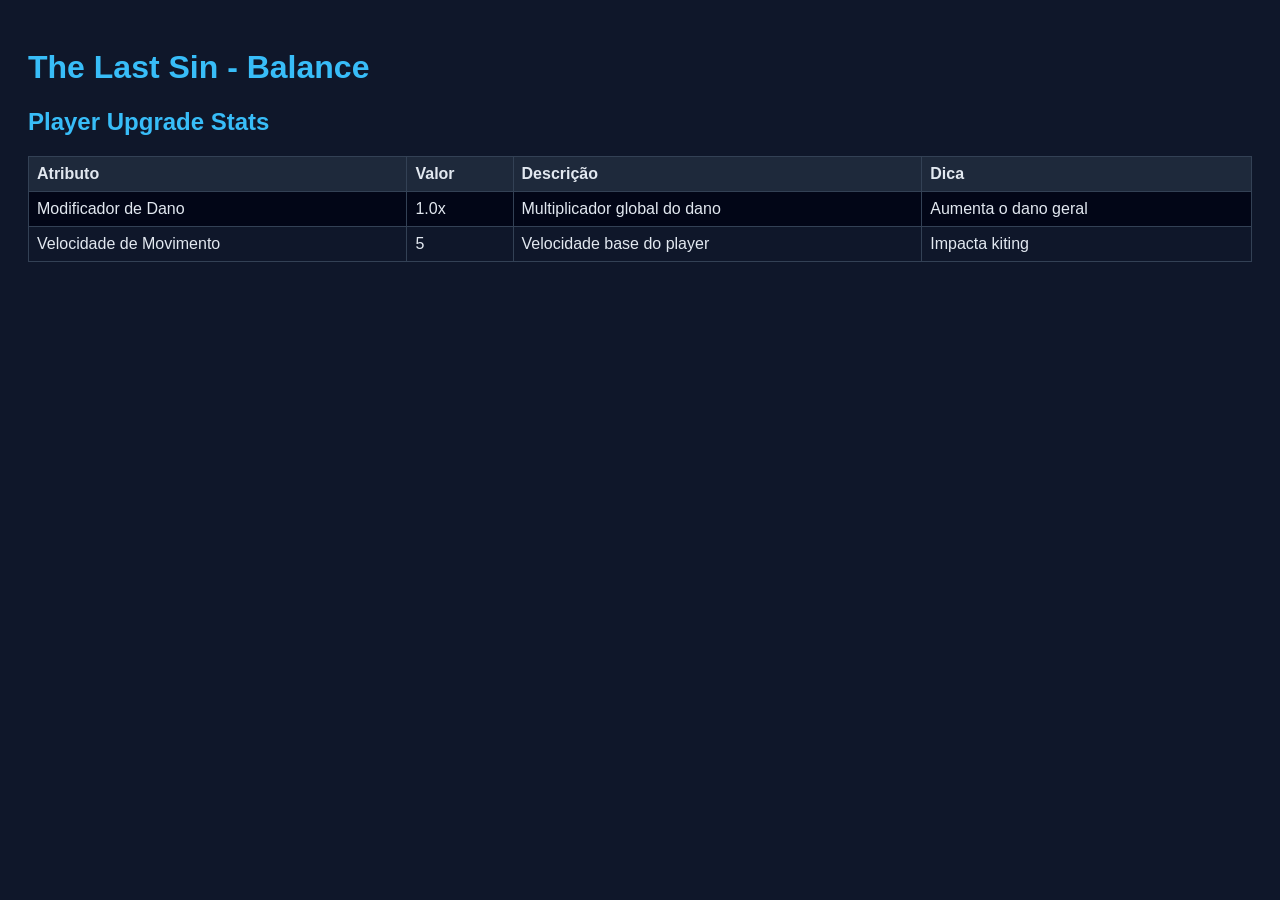
==== index.html @ d713bbb8 "Create index.html" ====
<!DOCTYPE html>
<html lang="pt-BR">
<head>
<meta charset="UTF-8">
<title>The Last Sin - Balance</title>

<style>
body {
    font-family: Arial;
    background: #0f172a;
    color: #e2e8f0;
    padding: 20px;
}

h1, h2 {
    color: #38bdf8;
}

table {
    width: 100%;
    border-collapse: collapse;
    margin-bottom: 30px;
}

th, td {
    border: 1px solid #334155;
    padding: 8px;
    text-align: left;
}

th {
    background: #1e293b;
}

tr:nth-child(even) {
    background: #020617;
}
</style>
</head>

<body>

<h1>The Last Sin - Balance</h1>

<h2>Player Upgrade Stats</h2>
<table>
<tr>
<th>Atributo</th>
<th>Valor</th>
<th>Descrição</th>
<th>Dica</th>
</tr>

<tr>
<td>Modificador de Dano</td>
<td>1.0x</td>
<td>Multiplicador global do dano</td>
<td>Aumenta o dano geral</td>
</tr>

<tr>
<td>Velocidade de Movimento</td>
<td>5</td>
<td>Velocidade base do player</td>
<td>Impacta kiting</td>
</tr>

</table>

</body>
</html>
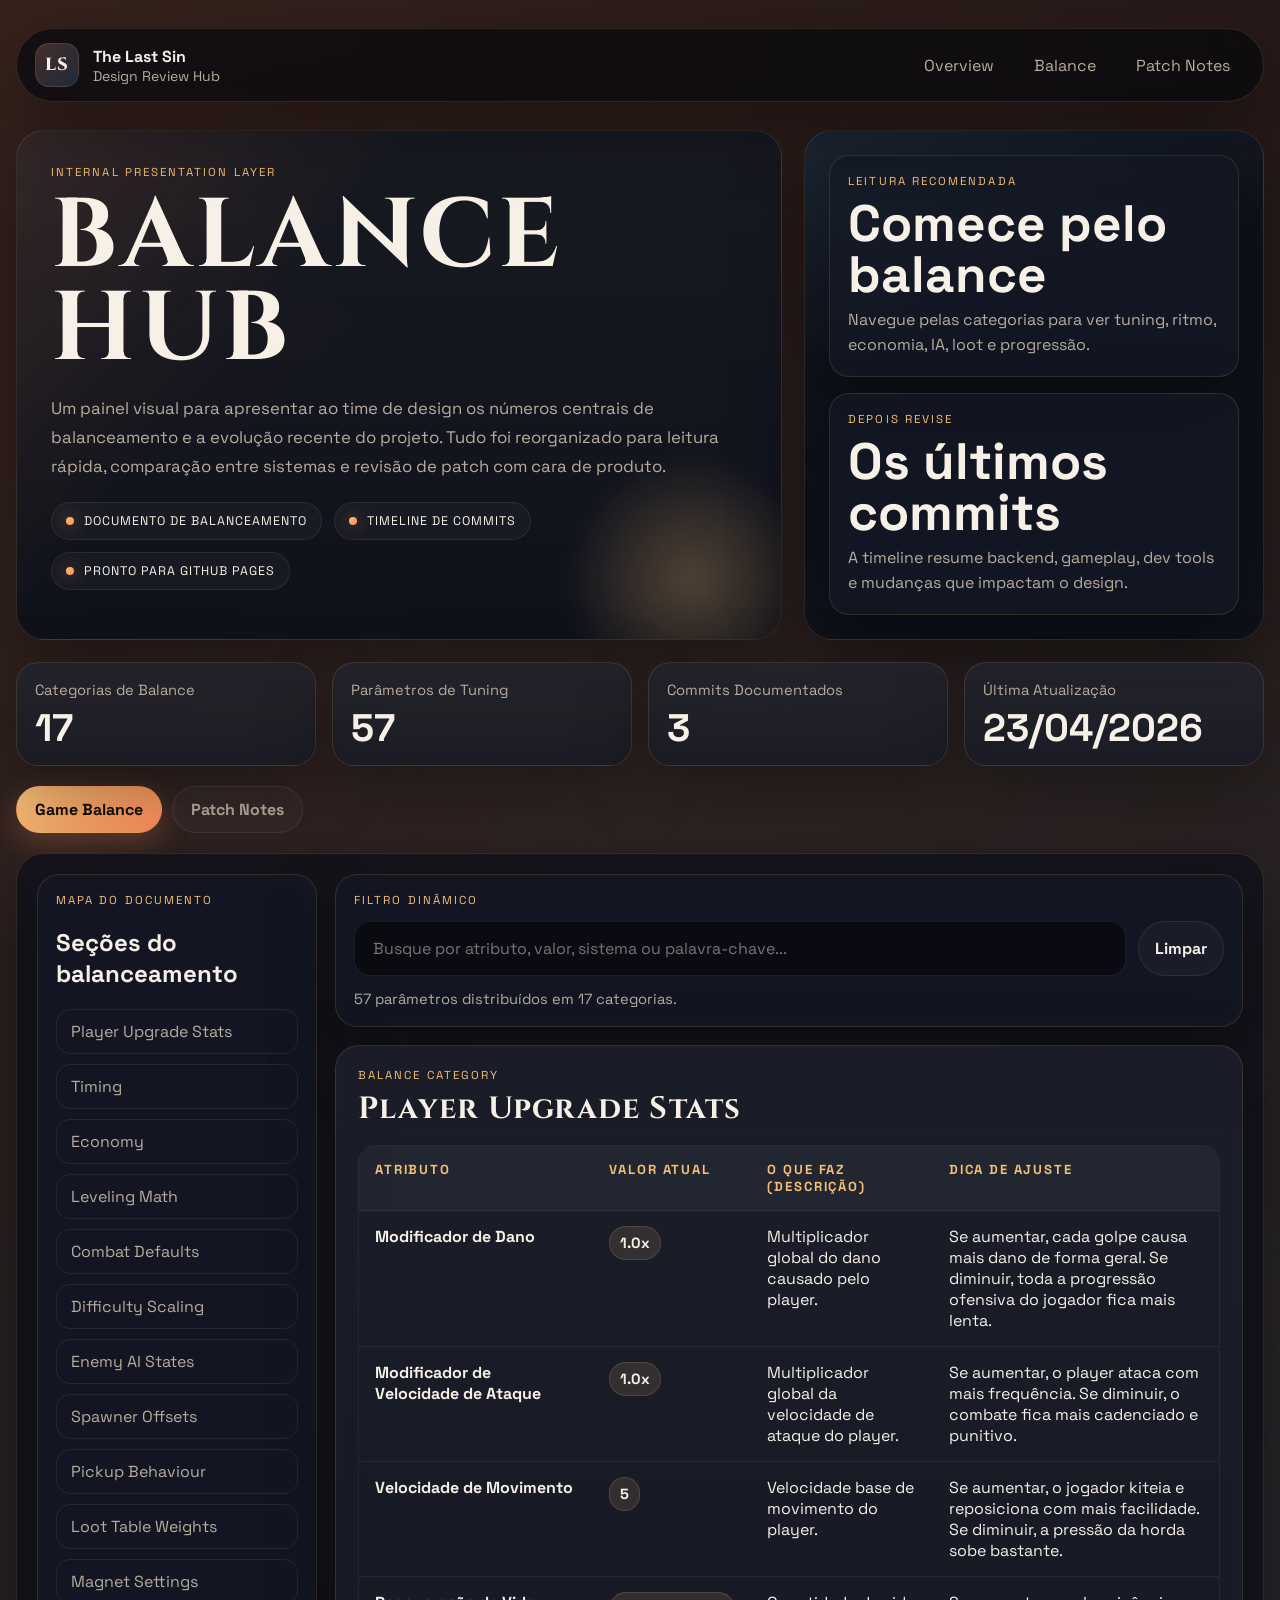
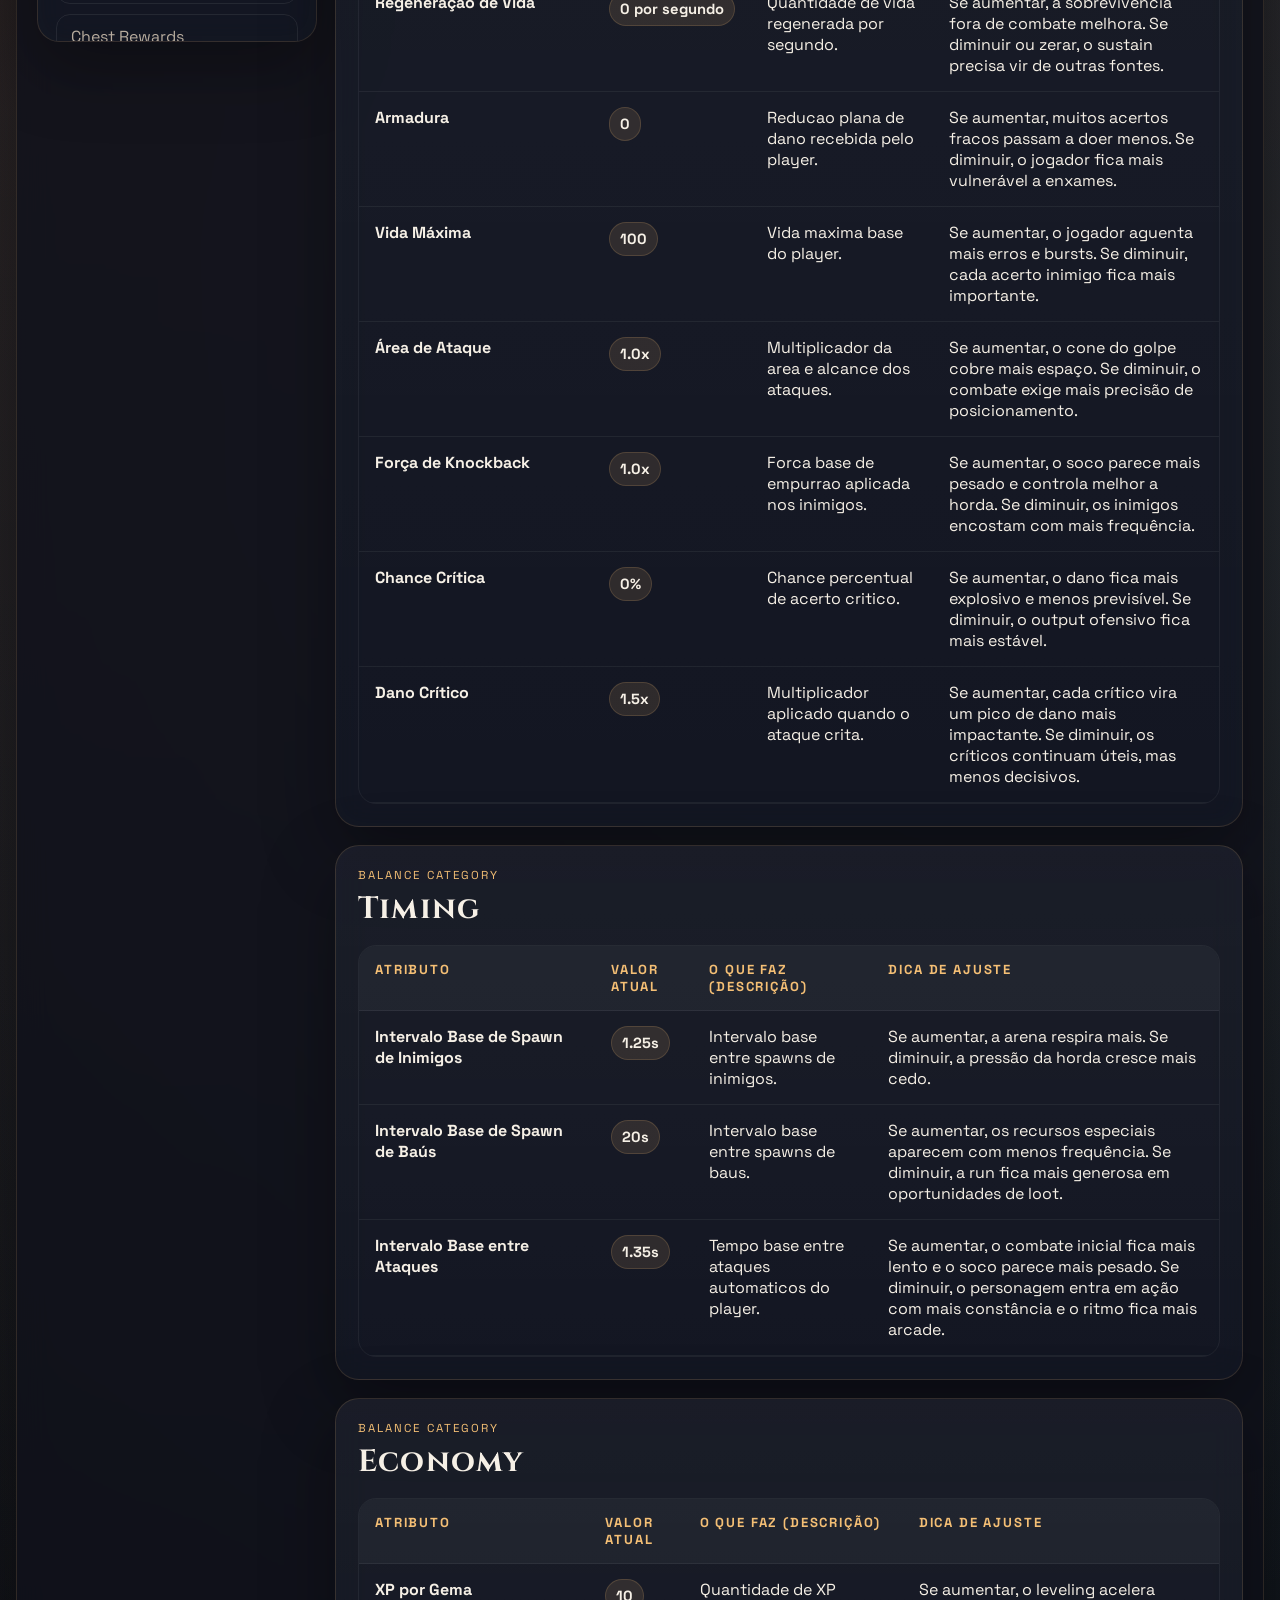
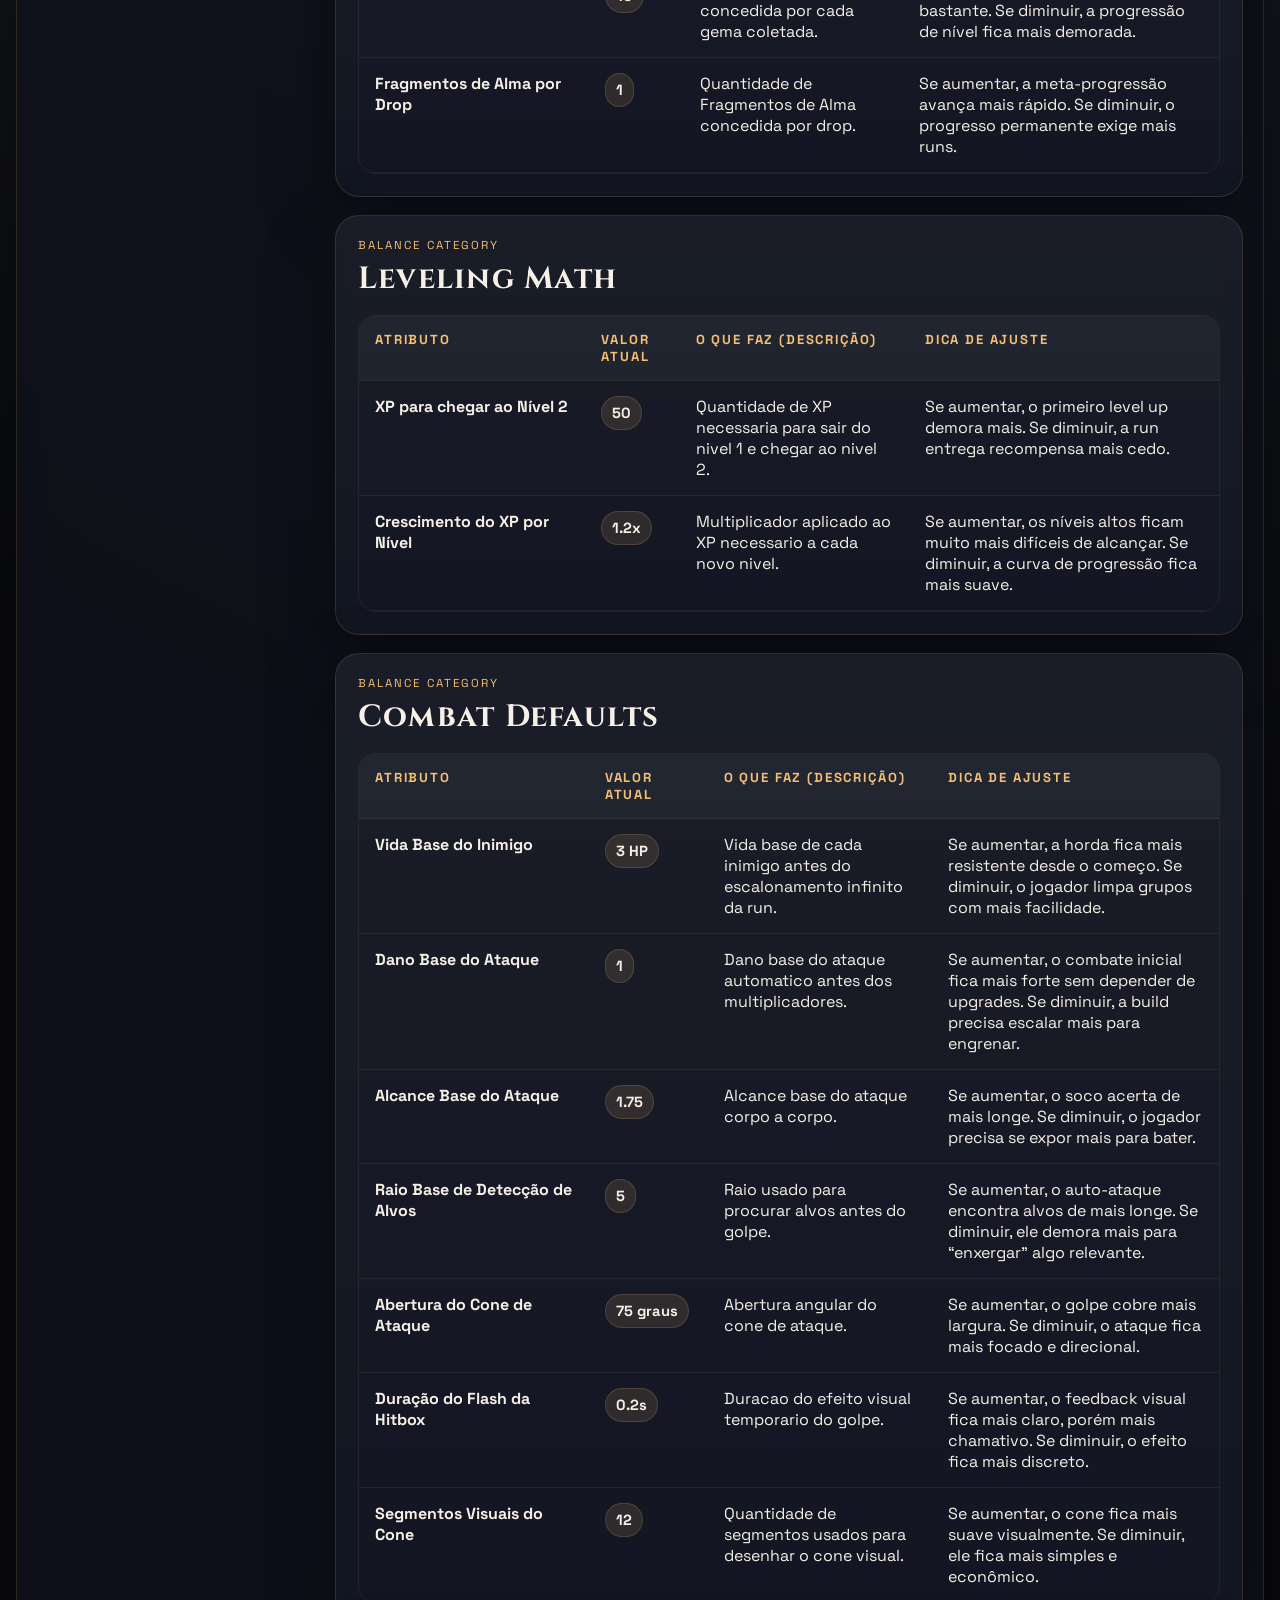
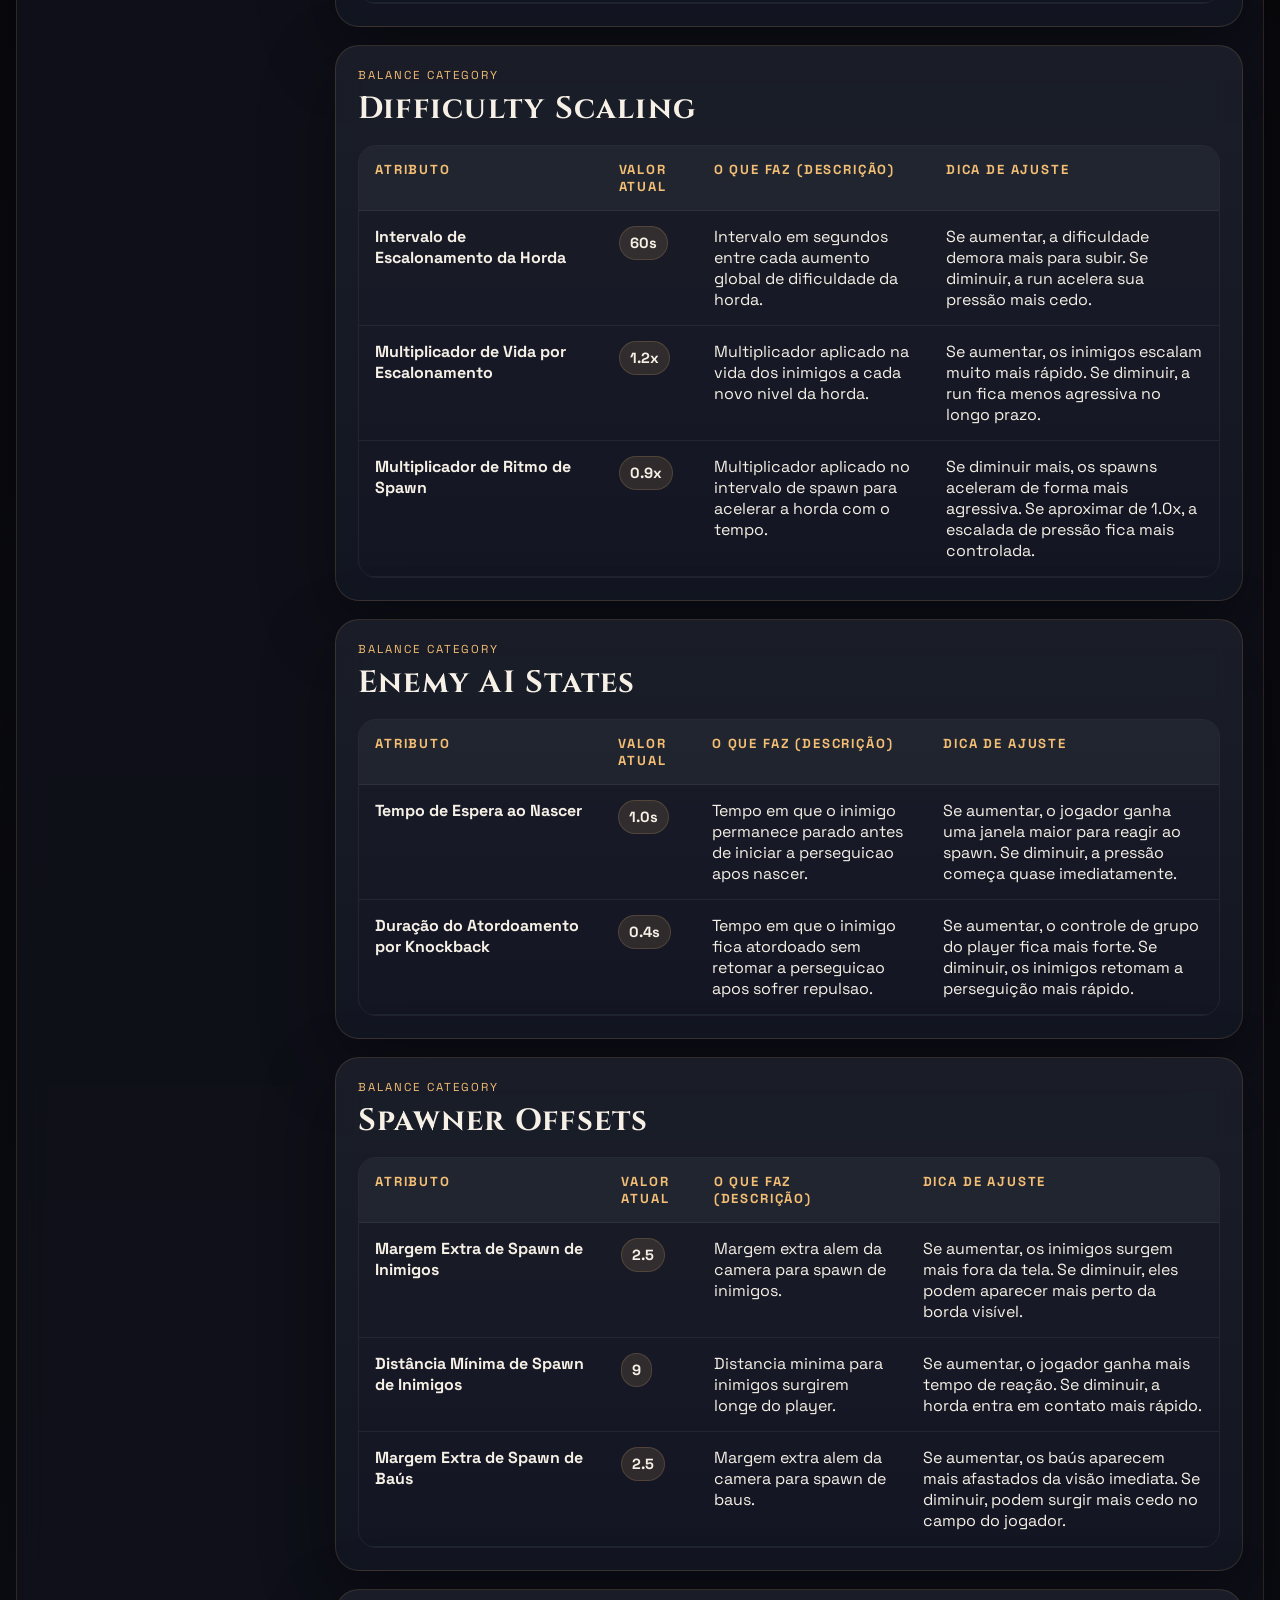
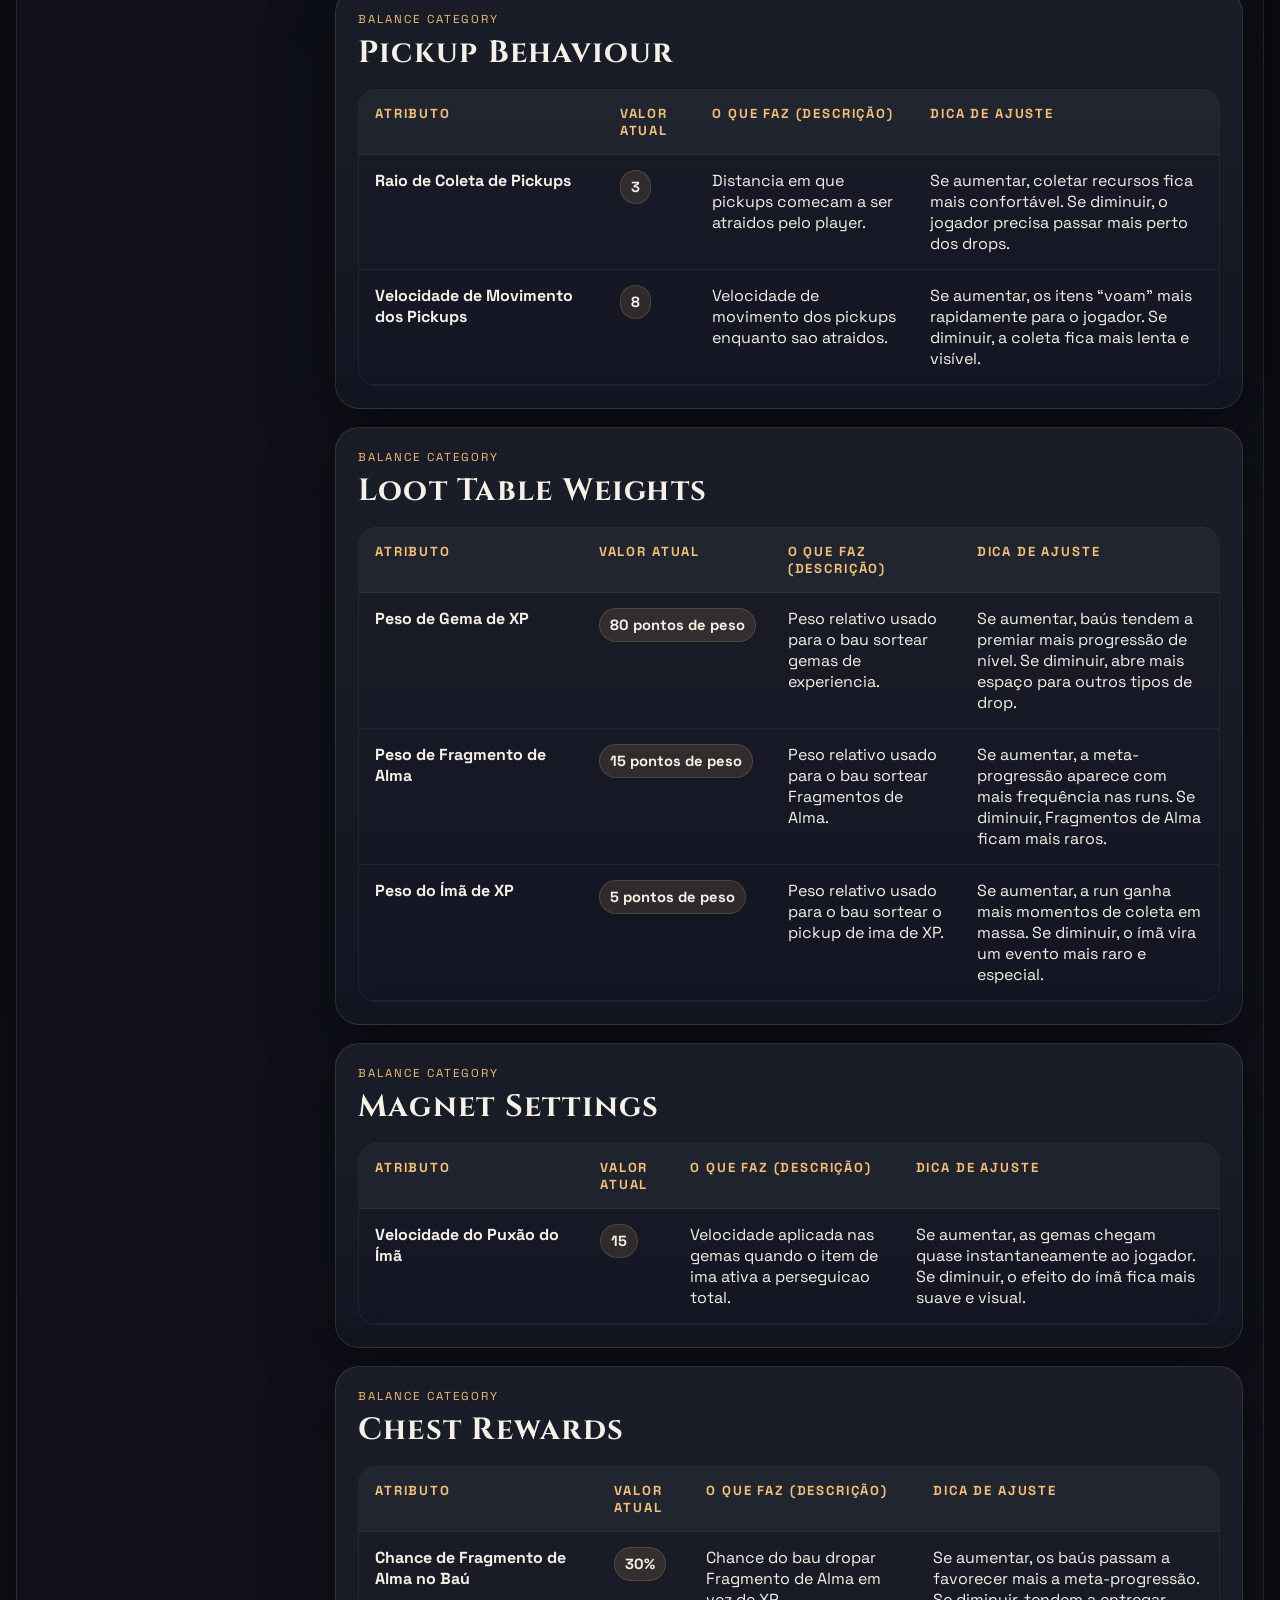
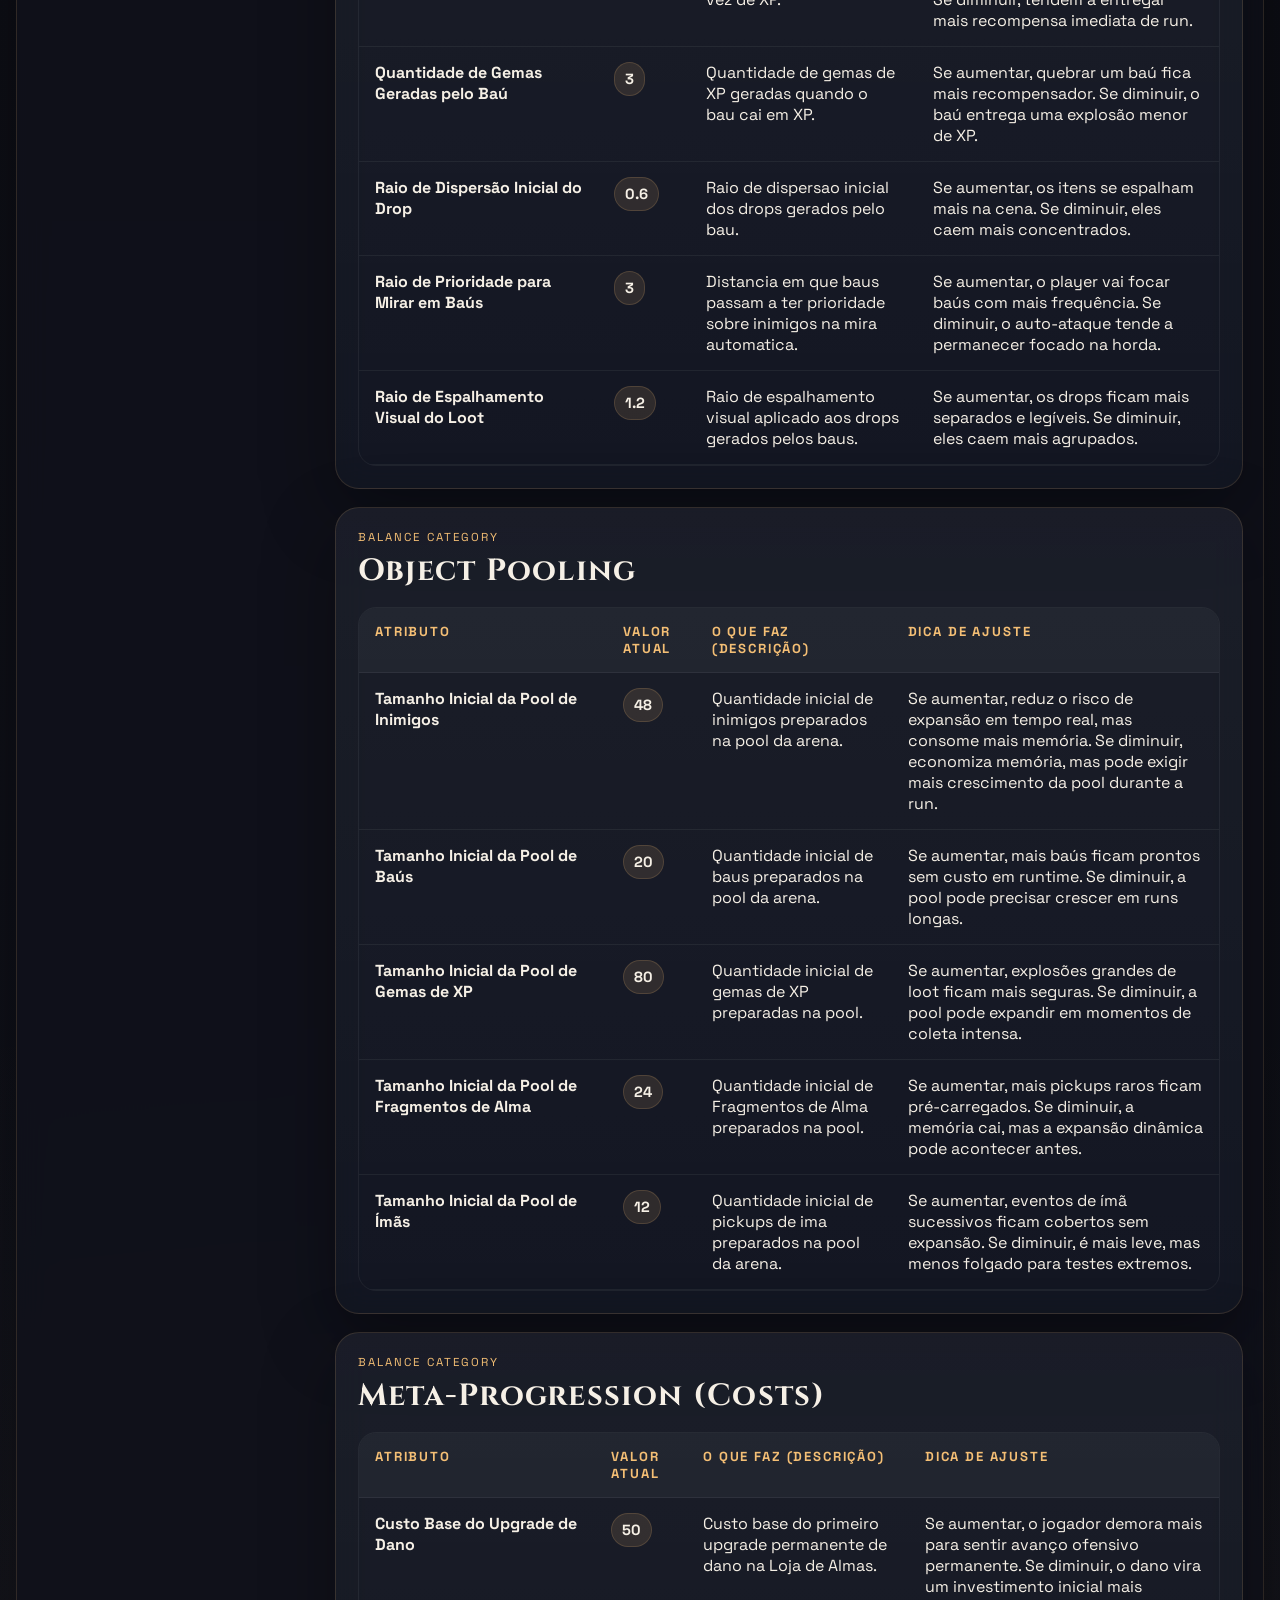
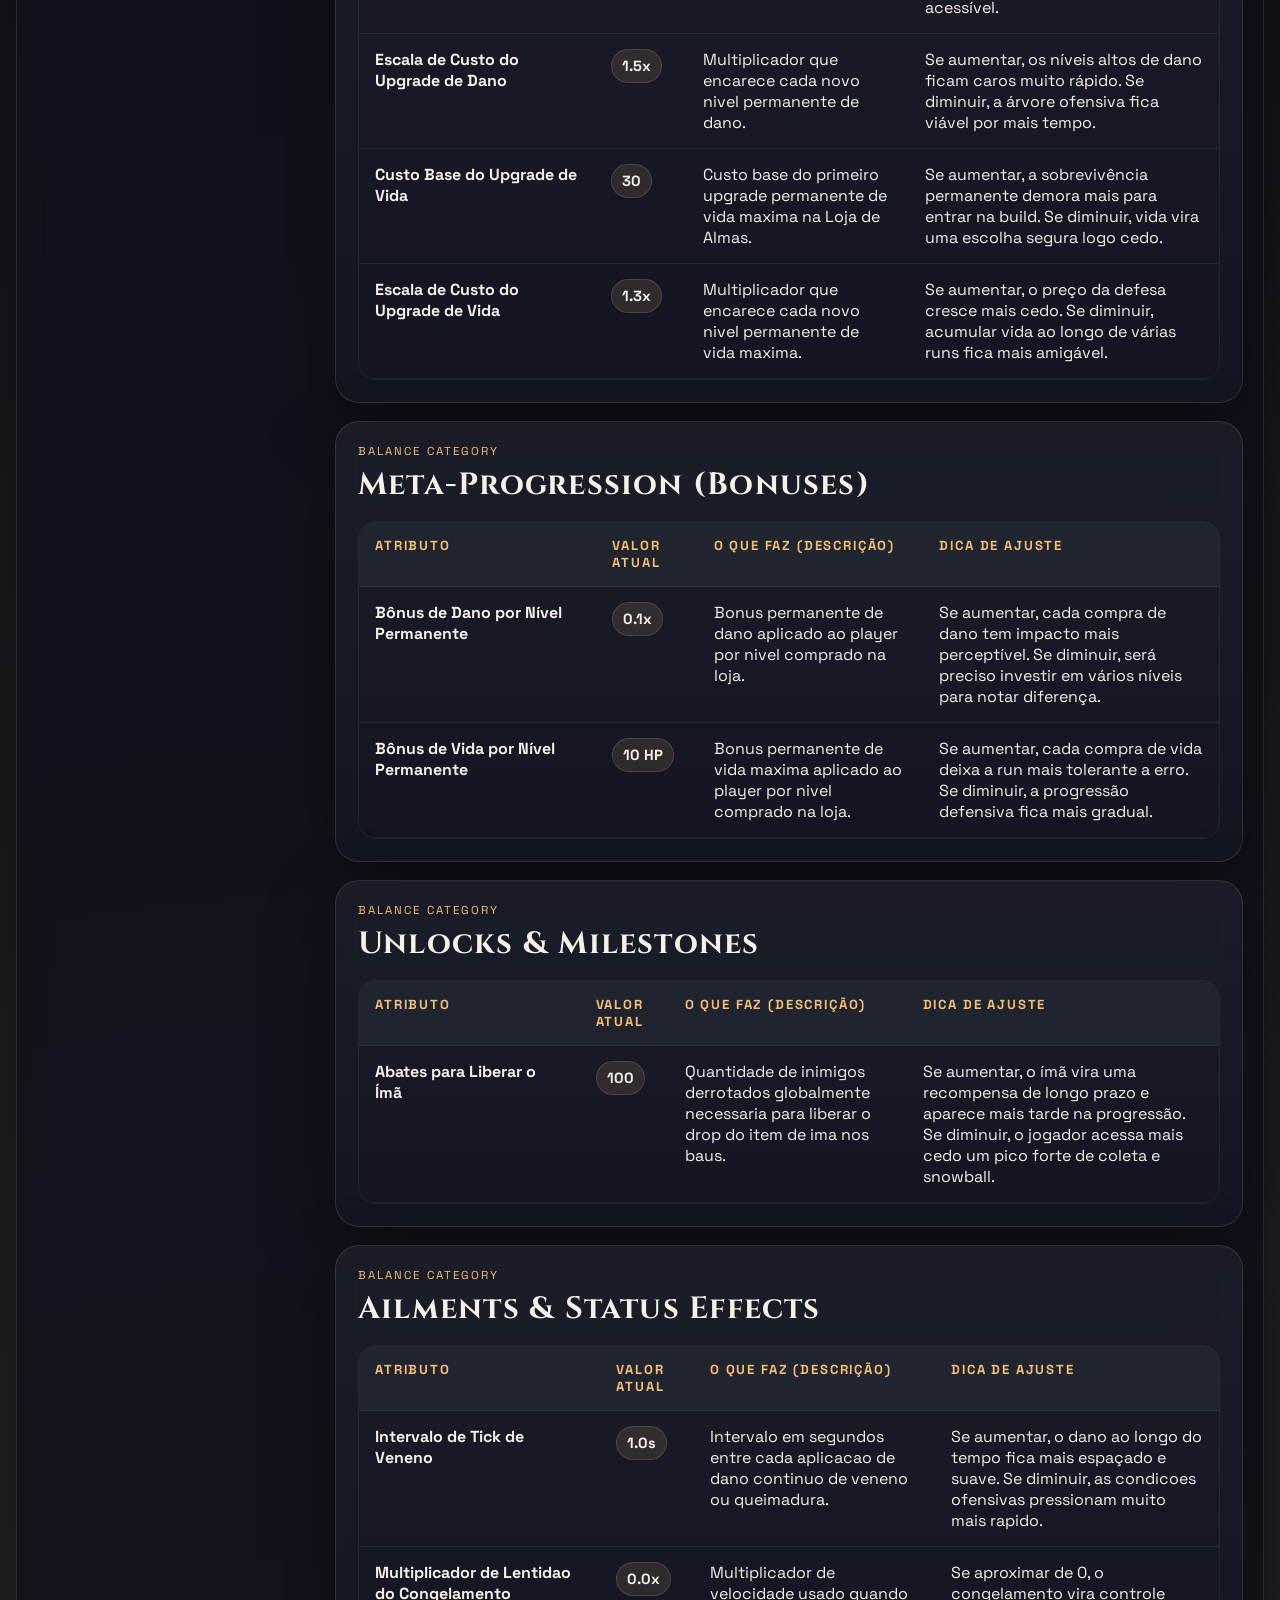
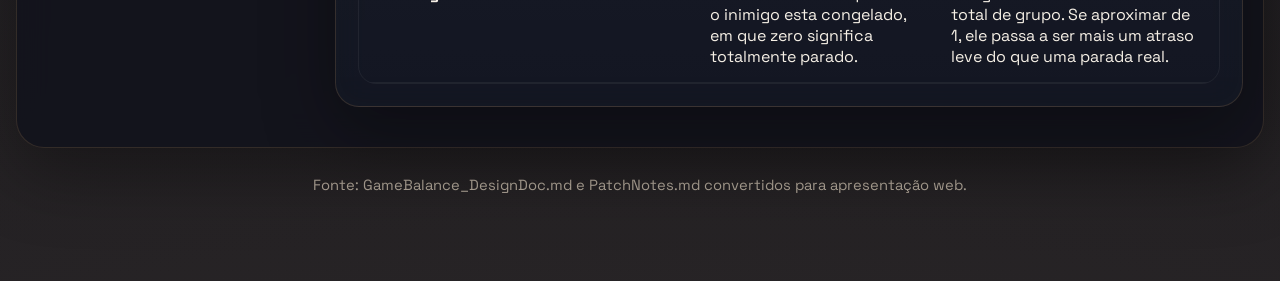
==== commit 89fad68c: "update index.html" ====
--- a/index.html
+++ b/index.html
@@ -1,71 +1,140 @@
 <!DOCTYPE html>
 <html lang="pt-BR">
 <head>
-<meta charset="UTF-8">
-<title>The Last Sin - Balance</title>
+  <meta charset="UTF-8">
+  <meta name="viewport" content="width=device-width, initial-scale=1.0">
+  <title>The Last Sin | Balance Hub</title>
+  <meta
+    name="description"
+    content="Painel web de Game Balance e Patch Notes de The Last Sin para apresentação da equipe de design."
+  >
+  <link rel="preconnect" href="https://fonts.googleapis.com">
+  <link rel="preconnect" href="https://fonts.gstatic.com" crossorigin>
+  <link
+    href="https://fonts.googleapis.com/css2?family=Cinzel:wght@500;600;700;800&family=Space+Grotesk:wght@400;500;700&display=swap"
+    rel="stylesheet"
+  >
+  <link rel="stylesheet" href="./styles.css">
+</head>
+<body>
+  <div class="shell">
+    <header class="topbar">
+      <div class="brand">
+        <div class="brand-mark">LS</div>
+        <div class="brand-copy">
+          <strong>The Last Sin</strong>
+          <span>Design Review Hub</span>
+        </div>
+      </div>
+      <div class="topbar-actions">
+        <a class="nav-link" href="#overview">Overview</a>
+        <a class="nav-link" href="#balance-view">Balance</a>
+        <a class="nav-link" href="#patches-view">Patch Notes</a>
+      </div>
+    </header>
 
-<style>
-body {
-    font-family: Arial;
-    background: #0f172a;
-    color: #e2e8f0;
-    padding: 20px;
-}
+    <main>
+      <section class="hero" id="overview">
+        <article class="hero-panel">
+          <div class="eyebrow">Internal Presentation Layer</div>
+          <h1 class="hero-title">Balance Hub</h1>
+          <p class="hero-copy">
+            Um painel visual para apresentar ao time de design os números centrais de balanceamento
+            e a evolução recente do projeto. Tudo foi reorganizado para leitura rápida, comparação
+            entre sistemas e revisão de patch com cara de produto.
+          </p>
+          <div class="hero-meta">
+            <span class="section-chip">Documento de Balanceamento</span>
+            <span class="section-chip">Timeline de Commits</span>
+            <span class="section-chip">Pronto para GitHub Pages</span>
+          </div>
+        </article>
 
-h1, h2 {
-    color: #38bdf8;
-}
+        <aside class="hero-side">
+          <article class="summary-card">
+            <div class="panel-label">Leitura Recomendada</div>
+            <strong>Comece pelo balance</strong>
+            <p>
+              Navegue pelas categorias para ver tuning, ritmo, economia, IA, loot e progressão.
+            </p>
+          </article>
+          <article class="summary-card">
+            <div class="panel-label">Depois revise</div>
+            <strong>Os últimos commits</strong>
+            <p>
+              A timeline resume backend, gameplay, dev tools e mudanças que impactam o design.
+            </p>
+          </article>
+        </aside>
+      </section>
 
-table {
-    width: 100%;
-    border-collapse: collapse;
-    margin-bottom: 30px;
-}
+      <section class="stats-grid" id="stats-grid"></section>
 
-th, td {
-    border: 1px solid #334155;
-    padding: 8px;
-    text-align: left;
-}
+      <section class="tabs" aria-label="Alternar visualizações">
+        <button class="tab-btn active" type="button" data-view-target="balance-view">Game Balance</button>
+        <button class="tab-btn" type="button" data-view-target="patches-view">Patch Notes</button>
+      </section>
 
-th {
-    background: #1e293b;
-}
+      <section class="tab-shell">
+        <div class="view active" id="balance-view">
+          <div class="control-grid">
+            <aside class="toc-panel">
+              <div class="panel-label">Mapa do Documento</div>
+              <h2>Seções do balanceamento</h2>
+              <div class="toc-list" id="toc-list"></div>
+            </aside>
 
-tr:nth-child(even) {
-    background: #020617;
-}
-</style>
-</head>
+            <div>
+              <div class="search-panel">
+                <div class="panel-label">Filtro Dinâmico</div>
+                <div class="search-fields">
+                  <input
+                    class="search-input"
+                    id="search-input"
+                    type="search"
+                    placeholder="Busque por atributo, valor, sistema ou palavra-chave..."
+                  >
+                  <button class="ghost-btn" type="button" id="clear-search">Limpar</button>
+                </div>
+                <div class="match-copy" id="match-copy"></div>
+              </div>
 
-<body>
+              <div class="tables" id="balance-sections"></div>
+              <div class="empty-state" id="balance-empty" hidden>
+                Nenhuma linha corresponde ao filtro atual.
+              </div>
+            </div>
+          </div>
+        </div>
 
-<h1>The Last Sin - Balance</h1>
+        <div class="view" id="patches-view">
+          <div class="search-panel">
+            <div class="panel-label">Linha do Tempo</div>
+            <div class="search-fields">
+              <input
+                class="search-input"
+                id="patch-search"
+                type="search"
+                placeholder="Filtre commits por sistema, mecânica, ferramenta ou data..."
+              >
+              <button class="ghost-btn" type="button" id="clear-patch-search">Limpar</button>
+            </div>
+            <div class="match-copy" id="patch-match-copy"></div>
+          </div>
 
-<h2>Player Upgrade Stats</h2>
-<table>
-<tr>
-<th>Atributo</th>
-<th>Valor</th>
-<th>Descrição</th>
-<th>Dica</th>
-</tr>
+          <div class="timeline" id="timeline"></div>
+          <div class="empty-state" id="patch-empty" hidden>
+            Nenhum commit documentado corresponde ao filtro atual.
+          </div>
+        </div>
+      </section>
 
-<tr>
-<td>Modificador de Dano</td>
-<td>1.0x</td>
-<td>Multiplicador global do dano</td>
-<td>Aumenta o dano geral</td>
-</tr>
+      <p class="footer-note">
+        Fonte: <code>GameBalance_DesignDoc.md</code> e <code>PatchNotes.md</code> convertidos para apresentação web.
+      </p>
+    </main>
+  </div>
 
-<tr>
-<td>Velocidade de Movimento</td>
-<td>5</td>
-<td>Velocidade base do player</td>
-<td>Impacta kiting</td>
-</tr>
-
-</table>
-
+  <script src="./app.js"></script>
 </body>
-</html>+</html>
--- a/styles.css
+++ b/styles.css
@@ -0,0 +1,767 @@
+:root {
+  --bg: #09090d;
+  --bg-elevated: rgba(16, 18, 28, 0.82);
+  --bg-soft: rgba(22, 25, 38, 0.72);
+  --panel: rgba(14, 17, 27, 0.9);
+  --line: rgba(244, 191, 117, 0.14);
+  --line-strong: rgba(244, 191, 117, 0.32);
+  --text: #f6f0e6;
+  --muted: #b7ac9e;
+  --accent: #f4bf75;
+  --accent-strong: #ff8f5a;
+  --accent-cool: #87d7ff;
+  --shadow: 0 24px 70px rgba(0, 0, 0, 0.35);
+  --radius-xl: 28px;
+  --radius-lg: 22px;
+  --radius-md: 16px;
+  --max-width: 1320px;
+}
+
+* {
+  box-sizing: border-box;
+}
+
+html {
+  scroll-behavior: smooth;
+}
+
+body {
+  margin: 0;
+  min-height: 100vh;
+  color: var(--text);
+  font-family: "Space Grotesk", sans-serif;
+  background:
+    radial-gradient(circle at top left, rgba(255, 143, 90, 0.18), transparent 30%),
+    radial-gradient(circle at 82% 18%, rgba(135, 215, 255, 0.14), transparent 22%),
+    radial-gradient(circle at 50% 120%, rgba(244, 191, 117, 0.18), transparent 35%),
+    linear-gradient(180deg, #0a0a0f 0%, #09090d 38%, #11131d 100%);
+  overflow-x: hidden;
+}
+
+body::before {
+  content: "";
+  position: fixed;
+  inset: 0;
+  pointer-events: none;
+  background:
+    linear-gradient(rgba(255, 255, 255, 0.02) 1px, transparent 1px),
+    linear-gradient(90deg, rgba(255, 255, 255, 0.02) 1px, transparent 1px);
+  background-size: 44px 44px;
+  mask-image: radial-gradient(circle at center, black 45%, transparent 100%);
+  opacity: 0.35;
+}
+
+a {
+  color: inherit;
+}
+
+code {
+  font-family: "Space Grotesk", sans-serif;
+}
+
+.shell {
+  width: min(calc(100% - 32px), var(--max-width));
+  margin: 0 auto;
+  padding: 28px 0 72px;
+}
+
+.topbar {
+  position: sticky;
+  top: 12px;
+  z-index: 20;
+  display: flex;
+  align-items: center;
+  justify-content: space-between;
+  gap: 16px;
+  margin-bottom: 28px;
+  padding: 14px 18px;
+  border: 1px solid var(--line);
+  border-radius: 999px;
+  background: rgba(10, 10, 15, 0.78);
+  backdrop-filter: blur(18px);
+  box-shadow: var(--shadow);
+}
+
+.brand {
+  display: flex;
+  align-items: center;
+  gap: 14px;
+  min-width: 0;
+}
+
+.brand-mark {
+  display: grid;
+  place-items: center;
+  width: 44px;
+  height: 44px;
+  border-radius: 14px;
+  border: 1px solid rgba(255, 255, 255, 0.1);
+  background:
+    linear-gradient(140deg, rgba(255, 143, 90, 0.22), rgba(135, 215, 255, 0.12)),
+    rgba(17, 21, 33, 0.8);
+  font-family: "Cinzel", serif;
+  font-size: 1.1rem;
+  font-weight: 800;
+  letter-spacing: 0.08em;
+}
+
+.brand-copy {
+  min-width: 0;
+}
+
+.eyebrow,
+.panel-label,
+.tag,
+.section-chip {
+  text-transform: uppercase;
+  letter-spacing: 0.18em;
+  font-size: 0.72rem;
+  color: var(--accent);
+}
+
+.brand-copy strong {
+  display: block;
+  font-weight: 700;
+  white-space: nowrap;
+  overflow: hidden;
+  text-overflow: ellipsis;
+}
+
+.brand-copy span {
+  display: block;
+  color: var(--muted);
+  font-size: 0.88rem;
+}
+
+.topbar-actions {
+  display: flex;
+  align-items: center;
+  gap: 10px;
+  flex-wrap: wrap;
+  justify-content: flex-end;
+}
+
+.ghost-btn,
+.tab-btn,
+.nav-link {
+  appearance: none;
+  border: 1px solid transparent;
+  border-radius: 999px;
+  background: transparent;
+  color: var(--muted);
+  font: inherit;
+  cursor: pointer;
+  transition: 180ms ease;
+}
+
+.nav-link {
+  padding: 10px 14px;
+  text-decoration: none;
+}
+
+.nav-link:hover,
+.nav-link:focus-visible {
+  color: var(--text);
+  border-color: var(--line);
+  background: rgba(255, 255, 255, 0.04);
+}
+
+.hero {
+  position: relative;
+  display: grid;
+  grid-template-columns: minmax(0, 1.25fr) minmax(320px, 0.75fr);
+  gap: 22px;
+  align-items: stretch;
+  margin-bottom: 22px;
+}
+
+.hero-panel,
+.hero-side,
+.stats-grid article,
+.tab-shell,
+.summary-card,
+.search-panel,
+.toc-panel,
+.timeline-card,
+.empty-state,
+.table-card {
+  border: 1px solid var(--line);
+  background: var(--bg-elevated);
+  backdrop-filter: blur(16px);
+  box-shadow: var(--shadow);
+}
+
+.hero-panel {
+  position: relative;
+  overflow: hidden;
+  padding: 34px;
+  border-radius: var(--radius-xl);
+  min-height: 420px;
+  background:
+    linear-gradient(130deg, rgba(255, 143, 90, 0.12), rgba(12, 14, 24, 0) 34%),
+    linear-gradient(180deg, rgba(255, 255, 255, 0.03), rgba(255, 255, 255, 0)),
+    var(--panel);
+}
+
+.hero-panel::after {
+  content: "";
+  position: absolute;
+  inset: auto -40px -70px auto;
+  width: 260px;
+  height: 260px;
+  border-radius: 50%;
+  background: radial-gradient(circle, rgba(244, 191, 117, 0.28), transparent 68%);
+  filter: blur(10px);
+}
+
+.hero-title {
+  max-width: 12ch;
+  margin: 12px 0 18px;
+  font-family: "Cinzel", serif;
+  font-size: clamp(3rem, 9vw, 6.1rem);
+  line-height: 0.95;
+  letter-spacing: 0.04em;
+  text-transform: uppercase;
+}
+
+.hero-copy {
+  max-width: 62ch;
+  color: var(--muted);
+  font-size: 1.05rem;
+  line-height: 1.7;
+}
+
+.hero-meta {
+  display: flex;
+  gap: 12px;
+  flex-wrap: wrap;
+  margin-top: 22px;
+}
+
+.section-chip {
+  display: inline-flex;
+  align-items: center;
+  gap: 10px;
+  padding: 10px 14px;
+  border: 1px solid rgba(255, 255, 255, 0.08);
+  border-radius: 999px;
+  background: rgba(255, 255, 255, 0.03);
+  color: var(--text);
+  letter-spacing: 0.08em;
+  font-size: 0.78rem;
+}
+
+.section-chip::before {
+  content: "";
+  width: 8px;
+  height: 8px;
+  border-radius: 999px;
+  background: linear-gradient(135deg, var(--accent), var(--accent-strong));
+  box-shadow: 0 0 16px rgba(255, 143, 90, 0.6);
+}
+
+.hero-side {
+  display: grid;
+  gap: 16px;
+  align-content: space-between;
+  padding: 24px;
+  border-radius: var(--radius-xl);
+  background:
+    linear-gradient(160deg, rgba(135, 215, 255, 0.11), rgba(10, 11, 16, 0) 38%),
+    var(--panel);
+}
+
+.summary-card {
+  padding: 18px;
+  border-radius: 20px;
+  background: var(--bg-soft);
+}
+
+.summary-card strong {
+  display: block;
+  margin-top: 10px;
+  font-size: clamp(2.1rem, 4vw, 3.2rem);
+  line-height: 1;
+}
+
+.summary-card p {
+  margin: 8px 0 0;
+  color: var(--muted);
+  line-height: 1.55;
+}
+
+.stats-grid {
+  display: grid;
+  grid-template-columns: repeat(4, minmax(0, 1fr));
+  gap: 16px;
+  margin-bottom: 20px;
+}
+
+.stats-grid article {
+  padding: 18px;
+  border-radius: 22px;
+  background:
+    linear-gradient(180deg, rgba(255, 255, 255, 0.04), rgba(255, 255, 255, 0)),
+    var(--bg-soft);
+}
+
+.stats-grid span {
+  display: block;
+  color: var(--muted);
+  font-size: 0.92rem;
+}
+
+.stats-grid strong {
+  display: block;
+  margin-top: 10px;
+  font-size: clamp(1.9rem, 3vw, 2.7rem);
+  line-height: 1;
+}
+
+.tabs {
+  display: flex;
+  align-items: center;
+  gap: 10px;
+  flex-wrap: wrap;
+  margin: 10px 0 20px;
+}
+
+.tab-btn {
+  padding: 12px 18px;
+  border-color: rgba(255, 255, 255, 0.08);
+  background: rgba(255, 255, 255, 0.03);
+  color: var(--muted);
+  font-weight: 700;
+}
+
+.tab-btn:hover,
+.tab-btn:focus-visible {
+  color: var(--text);
+  border-color: var(--line-strong);
+}
+
+.tab-btn.active {
+  color: #160f0a;
+  border-color: transparent;
+  background: linear-gradient(135deg, var(--accent), var(--accent-strong));
+  box-shadow: 0 10px 30px rgba(255, 143, 90, 0.28);
+}
+
+.tab-shell {
+  padding: 20px;
+  border-radius: var(--radius-xl);
+}
+
+.control-grid {
+  display: grid;
+  grid-template-columns: minmax(0, 280px) minmax(0, 1fr);
+  gap: 18px;
+  align-items: start;
+  margin-bottom: 20px;
+}
+
+.toc-panel,
+.search-panel {
+  padding: 18px;
+  border-radius: 22px;
+  background: var(--bg-soft);
+}
+
+.toc-panel {
+  position: sticky;
+  top: 102px;
+  max-height: calc(100vh - 132px);
+  overflow: auto;
+}
+
+.toc-list {
+  display: grid;
+  gap: 10px;
+  margin-top: 16px;
+}
+
+.toc-list a {
+  display: block;
+  padding: 11px 14px;
+  border: 1px solid rgba(255, 255, 255, 0.08);
+  border-radius: 14px;
+  color: var(--muted);
+  text-decoration: none;
+  transition: 180ms ease;
+}
+
+.toc-list a:hover,
+.toc-list a:focus-visible {
+  color: var(--text);
+  border-color: var(--line-strong);
+  background: rgba(255, 255, 255, 0.04);
+  transform: translateX(3px);
+}
+
+.search-panel {
+  display: grid;
+  gap: 14px;
+  margin-bottom: 18px;
+}
+
+.search-fields {
+  display: grid;
+  grid-template-columns: minmax(0, 1fr) auto;
+  gap: 12px;
+}
+
+.search-input {
+  width: 100%;
+  padding: 16px 18px;
+  border: 1px solid rgba(255, 255, 255, 0.08);
+  border-radius: 16px;
+  background: rgba(7, 8, 13, 0.72);
+  color: var(--text);
+  font: inherit;
+  outline: none;
+}
+
+.search-input:focus {
+  border-color: var(--line-strong);
+  box-shadow: 0 0 0 4px rgba(244, 191, 117, 0.08);
+}
+
+.ghost-btn {
+  padding: 0 16px;
+  border-color: rgba(255, 255, 255, 0.08);
+  background: rgba(255, 255, 255, 0.03);
+  color: var(--text);
+  font-weight: 700;
+}
+
+.ghost-btn:hover,
+.ghost-btn:focus-visible {
+  border-color: var(--line-strong);
+  background: rgba(255, 255, 255, 0.06);
+}
+
+.match-copy {
+  color: var(--muted);
+  font-size: 0.92rem;
+}
+
+.view {
+  display: none;
+}
+
+.view.active {
+  display: block;
+}
+
+.tables {
+  display: grid;
+  gap: 18px;
+}
+
+.table-card {
+  padding: 22px;
+  border-radius: 24px;
+  background:
+    linear-gradient(180deg, rgba(255, 255, 255, 0.03), rgba(255, 255, 255, 0)),
+    var(--bg-soft);
+  scroll-margin-top: 112px;
+}
+
+.table-card h3 {
+  margin: 6px 0 16px;
+  font-family: "Cinzel", serif;
+  font-size: clamp(1.35rem, 2.4vw, 2rem);
+  letter-spacing: 0.04em;
+}
+
+.table-wrap {
+  overflow: auto;
+  border: 1px solid rgba(255, 255, 255, 0.06);
+  border-radius: 18px;
+}
+
+table {
+  width: 100%;
+  border-collapse: collapse;
+  min-width: 760px;
+}
+
+thead {
+  background: rgba(255, 255, 255, 0.04);
+}
+
+th,
+td {
+  padding: 15px 16px;
+  text-align: left;
+  border-bottom: 1px solid rgba(255, 255, 255, 0.06);
+  vertical-align: top;
+}
+
+th {
+  color: var(--accent);
+  font-size: 0.82rem;
+  text-transform: uppercase;
+  letter-spacing: 0.14em;
+}
+
+tbody tr {
+  transition: 180ms ease;
+}
+
+tbody tr:hover {
+  background: rgba(255, 255, 255, 0.03);
+}
+
+tbody tr.hidden {
+  display: none;
+}
+
+td:first-child {
+  min-width: 220px;
+  font-weight: 700;
+}
+
+.value-pill {
+  display: inline-flex;
+  align-items: center;
+  justify-content: center;
+  padding: 7px 10px;
+  border-radius: 999px;
+  background: rgba(244, 191, 117, 0.12);
+  border: 1px solid rgba(244, 191, 117, 0.16);
+  color: var(--text);
+  font-size: 0.92rem;
+  font-weight: 700;
+  white-space: nowrap;
+}
+
+.timeline {
+  display: grid;
+  gap: 18px;
+}
+
+.timeline-card {
+  position: relative;
+  overflow: hidden;
+  padding: 24px;
+  border-radius: 24px;
+  background:
+    linear-gradient(125deg, rgba(255, 143, 90, 0.08), rgba(255, 255, 255, 0) 32%),
+    var(--bg-soft);
+}
+
+.timeline-card::before {
+  content: "";
+  position: absolute;
+  inset: 22px auto 22px 22px;
+  width: 2px;
+  background: linear-gradient(180deg, rgba(244, 191, 117, 0.7), transparent);
+  opacity: 0.4;
+}
+
+.timeline-card > * {
+  position: relative;
+  z-index: 1;
+}
+
+.timeline-top {
+  display: flex;
+  align-items: flex-start;
+  justify-content: space-between;
+  gap: 14px;
+  margin-left: 18px;
+  margin-bottom: 14px;
+  flex-wrap: wrap;
+}
+
+.timeline-top h3 {
+  margin: 8px 0 0;
+  font-family: "Cinzel", serif;
+  font-size: clamp(1.4rem, 3vw, 2rem);
+  line-height: 1.15;
+}
+
+.timeline-meta {
+  display: flex;
+  gap: 10px;
+  flex-wrap: wrap;
+  color: var(--muted);
+  font-size: 0.95rem;
+}
+
+.tag {
+  display: inline-flex;
+  align-items: center;
+  gap: 8px;
+  padding: 8px 12px;
+  border-radius: 999px;
+  background: rgba(255, 255, 255, 0.04);
+  border: 1px solid rgba(255, 255, 255, 0.08);
+  color: var(--text);
+  letter-spacing: 0.08em;
+}
+
+.tag strong {
+  font-size: 0.78rem;
+  color: var(--accent);
+}
+
+.tag span {
+  font-size: 0.86rem;
+}
+
+.timeline-summary {
+  margin: 0 0 18px 18px;
+  max-width: 80ch;
+  color: var(--muted);
+  line-height: 1.7;
+}
+
+.timeline-sections {
+  display: grid;
+  grid-template-columns: repeat(2, minmax(0, 1fr));
+  gap: 14px;
+  margin-left: 18px;
+}
+
+.timeline-section {
+  padding: 18px;
+  border-radius: 18px;
+  border: 1px solid rgba(255, 255, 255, 0.07);
+  background: rgba(255, 255, 255, 0.03);
+}
+
+.timeline-section h4 {
+  margin: 0 0 12px;
+  font-size: 1rem;
+}
+
+.timeline-section ul {
+  margin: 0;
+  padding-left: 18px;
+  color: var(--muted);
+  line-height: 1.65;
+}
+
+.timeline-card.hidden {
+  display: none;
+}
+
+.empty-state {
+  padding: 28px;
+  border-radius: 22px;
+  text-align: center;
+  color: var(--muted);
+  background: var(--bg-soft);
+}
+
+.footer-note {
+  margin-top: 28px;
+  color: var(--muted);
+  font-size: 0.92rem;
+  text-align: center;
+}
+
+@media (max-width: 1100px) {
+  .hero,
+  .control-grid,
+  .timeline-sections,
+  .stats-grid {
+    grid-template-columns: 1fr;
+  }
+
+  .toc-panel {
+    position: static;
+    max-height: none;
+  }
+}
+
+@media (max-width: 760px) {
+  .shell {
+    width: min(calc(100% - 20px), var(--max-width));
+    padding-top: 20px;
+  }
+
+  .topbar {
+    position: static;
+    border-radius: 28px;
+    padding: 16px;
+  }
+
+  .hero-panel,
+  .hero-side,
+  .tab-shell,
+  .table-card,
+  .timeline-card,
+  .summary-card,
+  .search-panel,
+  .toc-panel {
+    padding: 18px;
+    border-radius: 20px;
+  }
+
+  .hero-title {
+    font-size: clamp(2.5rem, 14vw, 4rem);
+  }
+
+  .timeline-top,
+  .timeline-summary,
+  .timeline-sections {
+    margin-left: 0;
+  }
+
+  .timeline-card::before {
+    display: none;
+  }
+
+  table,
+  thead,
+  tbody,
+  th,
+  td,
+  tr {
+    display: block;
+    min-width: 0;
+  }
+
+  thead {
+    display: none;
+  }
+
+  .table-wrap {
+    overflow: visible;
+    border: none;
+  }
+
+  tbody {
+    display: grid;
+    gap: 12px;
+  }
+
+  tbody tr {
+    border: 1px solid rgba(255, 255, 255, 0.08);
+    border-radius: 18px;
+    overflow: hidden;
+    background: rgba(255, 255, 255, 0.03);
+  }
+
+  td {
+    border-bottom: 1px solid rgba(255, 255, 255, 0.06);
+    padding: 14px 16px;
+  }
+
+  td:last-child {
+    border-bottom: none;
+  }
+
+  td::before {
+    content: attr(data-label);
+    display: block;
+    margin-bottom: 8px;
+    color: var(--accent);
+    font-size: 0.74rem;
+    text-transform: uppercase;
+    letter-spacing: 0.14em;
+  }
+}
